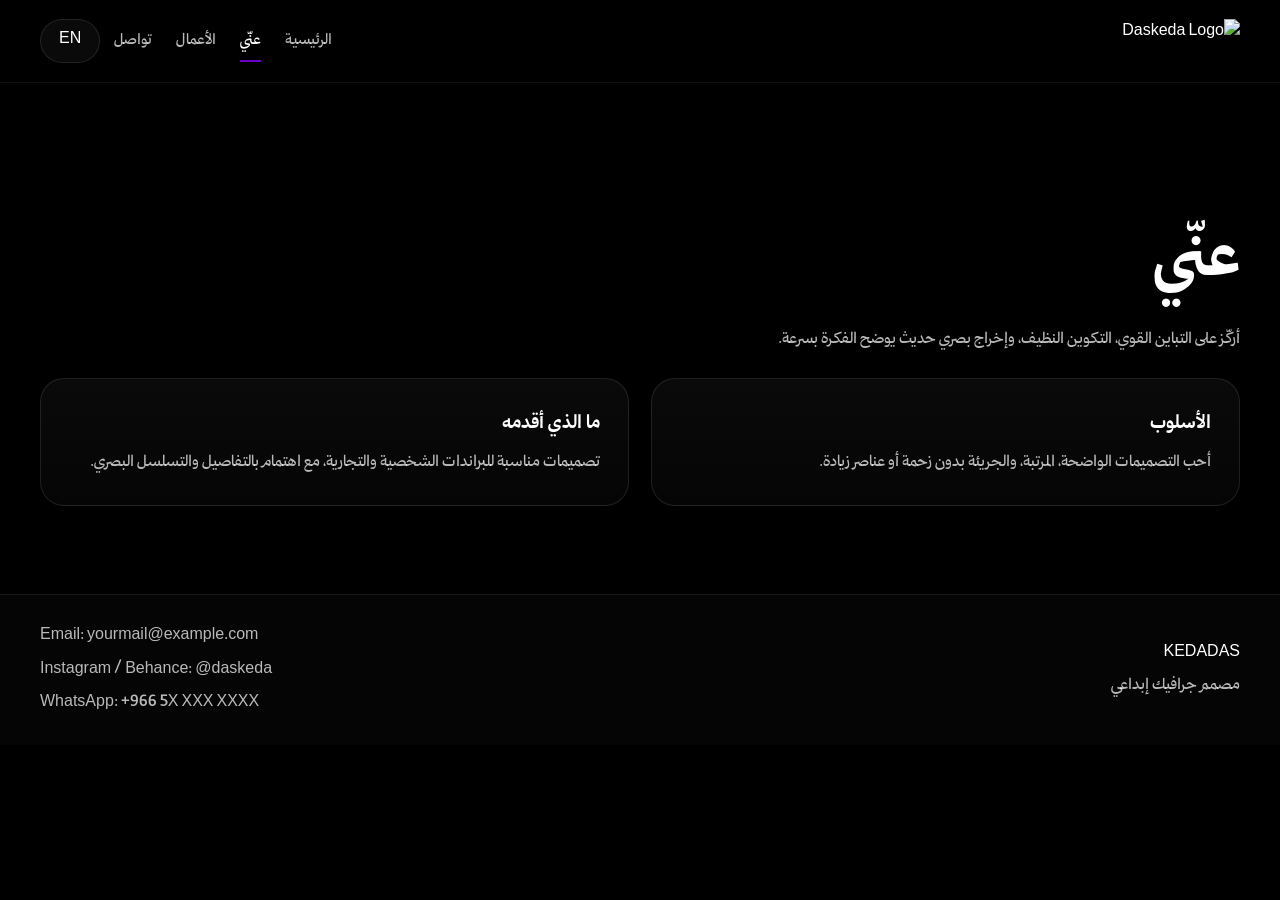
==== about.html @ 089b1f4b "Add files via upload" ====
<!DOCTYPE html>
<html lang="ar" dir="rtl">
<head>
  <meta charset="UTF-8" />
  <meta name="viewport" content="width=device-width, initial-scale=1.0" />
  <title>Daskeda | About</title>
  <link rel="stylesheet" href="style.css" />
</head>
<body>
  <header class="site-header">
    <div class="container header-inner">
      <a href="index.html" class="logo">
  <img src="images/logo.png" alt="Daskeda Logo">
</a>

      <div class="header-side">
        <nav class="nav">
          <a href="index.html" data-i18n="navHome">الرئيسية</a>
          <a href="about.html" class="active" data-i18n="navAbout">عنّي</a>
          <a href="work.html" data-i18n="navWork">الأعمال</a>
          <a href="contact.html" data-i18n="navContact">تواصل</a>
        </nav>

        <button class="lang-btn" id="langToggle">EN</button>
      </div>
    </div>
  </header>

  <main class="page-top-space">
    <section class="section section-dark">
      <div class="container">
        <div class="page-title">
          <h1 data-i18n="aboutTitle">عنّي</h1>
          <p data-i18n="aboutText">أركّز على التباين القوي، التكوين النظيف، وإخراج بصري حديث يوضح الفكرة بسرعة.</p>
        </div>

        <div class="grid-2">
          <div class="card">
            <h3 data-i18n="aboutCard1Title">الأسلوب</h3>
            <p data-i18n="aboutCard1Text">أحب التصميمات الواضحة، المرتبة، والجريئة بدون زحمة أو عناصر زيادة.</p>
          </div>

          <div class="card">
            <h3 data-i18n="aboutCard2Title">ما الذي أقدمه</h3>
            <p data-i18n="aboutCard2Text">تصميمات مناسبة للبراندات الشخصية والتجارية، مع اهتمام بالتفاصيل والتسلسل البصري.</p>
          </div>
        </div>
      </div>
    </section>
  </main>

  <footer class="site-footer">
    <div class="container footer-inner">
      <div>
        <div class="footer-logo">DAS<span>KEDA</span></div>
        <div class="footer-note" data-i18n="footerNote">مصمم جرافيك إبداعي</div>
      </div>

      <div class="footer-contact">
        <span>Email: yourmail@example.com</span>
        <span>Instagram / Behance: @daskeda</span>
        <span>WhatsApp: +966 5X XXX XXXX</span>
      </div>
    </div>
  </footer>

  <script src="script.js"></script>
</body>
</html>
---- style.css ----
@font-face {
  font-family: 'MyFont';
  src: url('fonts/MyFont-Regular.otf') format('opentype');
  font-weight: 400;
  font-style: normal;
}

@font-face {
  font-family: 'MyFont';
  src: url('fonts/MyFont-Bold.otf') format('opentype');
  font-weight: 700;
  font-style: normal;
}

@font-face {
  font-family: 'EnglishFont';
  src: url('fonts/EnglishFont-Regular.otf') format('opentype');
  font-weight: 400;
  font-style: normal;
}

@font-face {
  font-family: 'EnglishFont';
  src: url('fonts/EnglishFont-Bold.otf') format('opentype');
  font-weight: 700;
  font-style: normal;
}

* {
  margin: 0;
  padding: 0;
  box-sizing: border-box;
}

:root {
  --bg: #000000;
  --bg-soft: #0a0a0a;
  --card: #121212;
  --line: rgba(255, 255, 255, 0.10);
  --text: #ffffff;
  --muted: rgba(255, 255, 255, 0.72);
  --accent: #6c00c8;
  --container: 1200px;
  --radius: 24px;
}

html {
  scroll-behavior: smooth;
}

body {
  font-family: 'EnglishFont', Arial, Helvetica, sans-serif;
  font-synthesis: none;
  background: var(--bg);
  color: var(--text);
  line-height: 1.7;
}

html[lang="ar"] body {
  font-family: 'MyFont', Arial, Helvetica, sans-serif;
}

a,
button,
input,
textarea,
select {
  font: inherit;
}

a {
  color: inherit;
  text-decoration: none;
}

.container {
  width: min(100% - 48px, var(--container));
  margin: auto;
}

/* Header */
.site-header {
  position: fixed;
  top: 0;
  left: 0;
  width: 100%;
  z-index: 1000;
  background: rgba(0, 0, 0, 0.45);
  backdrop-filter: blur(14px);
  border-bottom: 1px solid rgba(255, 255, 255, 0.06);
}

.header-inner {
  min-height: 82px;
  display: flex;
  align-items: center;
  justify-content: space-between;
  gap: 20px;
}

.logo {
  display: flex;
  align-items: center;
}

.logo img {
  height: 44px;
  width: auto;
  display: block;
}

.header-side {
  display: flex;
  align-items: center;
  gap: 14px;
}

.nav {
  display: flex;
  align-items: center;
  gap: 24px;
  flex-wrap: wrap;
}

.nav a {
  color: var(--muted);
  font-size: 0.96rem;
  position: relative;
  transition: 0.25s ease;
}

.nav a:hover,
.nav a.active {
  color: var(--text);
}

.nav a::after {
  content: "";
  position: absolute;
  inset-inline-start: 0;
  bottom: -8px;
  width: 0;
  height: 2px;
  background: var(--accent);
  transition: 0.25s ease;
}

.nav a:hover::after,
.nav a.active::after {
  width: 100%;
}

.lang-btn {
  min-height: 44px;
  padding: 0 18px;
  border-radius: 999px;
  border: 1px solid var(--line);
  background: rgba(255, 255, 255, 0.04);
  color: var(--text);
  cursor: pointer;
  font-weight: 500;
  transition: 0.25s ease;
}

.lang-btn:hover {
  background: rgba(255, 255, 255, 0.08);
}

/* Hero */
.hero {
  min-height: 100vh;
  background:
    linear-gradient(rgba(0, 0, 0, 0.52), rgba(0, 0, 0, 0.70)),
    url("images/hero.jpg") center/cover no-repeat fixed;
  display: flex;
  align-items: center;
  justify-content: center;
  text-align: center;
  padding: 120px 24px 60px;
  position: relative;
}

.hero-content {
  width: min(100%, 950px);
}

.hero-title {
  font-size: clamp(2.6rem, 7vw, 5.8rem);
  line-height: 1;
  letter-spacing: -2px;
  margin-bottom: 18px;
  text-transform: uppercase;
  animation: fadeUp 1s ease forwards;
}

html[lang="ar"] .hero-title {
  letter-spacing: 0;
  text-transform: none;
}

.hero p {
  max-width: 760px;
  margin: 0 auto 28px;
  color: var(--muted);
  font-size: 1.08rem;
}

.hero-buttons {
  display: flex;
  gap: 14px;
  justify-content: center;
  flex-wrap: wrap;
}

.btn {
  display: inline-flex;
  align-items: center;
  justify-content: center;
  min-height: 48px;
  padding: 0 22px;
  border-radius: 999px;
  border: 1px solid var(--line);
  background: rgba(255, 255, 255, 0.04);
  color: var(--text);
  font-weight: 700;
  transition: 0.25s ease;
}

.btn:hover {
  background: rgba(255, 255, 255, 0.08);
}

.btn.primary {
  background: var(--accent);
  border-color: var(--accent);
}

.btn.primary:hover {
  opacity: 0.95;
}

.scroll-down {
  position: absolute;
  bottom: 30px;
  left: 50%;
  transform: translateX(-50%);
  font-size: 24px;
  opacity: 0.6;
  animation: bounce 1.5s infinite;
}

/* Content */
.content-wrap {
  position: relative;
  z-index: 2;
  background: var(--bg);
}

.section {
  padding: 88px 0;
}

.section-soft {
  background: var(--bg-soft);
}

.section-head {
  margin-bottom: 28px;
}

.section-head h2 {
  font-size: clamp(1.8rem, 4vw, 3rem);
  margin-bottom: 10px;
}

.section-head p {
  color: var(--muted);
  max-width: 760px;
}

.grid-2 {
  display: grid;
  grid-template-columns: 1fr 1fr;
  gap: 22px;
}

.grid-3 {
  display: grid;
  grid-template-columns: repeat(3, 1fr);
  gap: 22px;
}

.card {
  background: linear-gradient(180deg, rgba(255,255,255,0.04), rgba(255,255,255,0.02));
  border: 1px solid var(--line);
  border-radius: var(--radius);
  padding: 28px;
}

.card h3 {
  margin-bottom: 10px;
  font-size: 1.22rem;
}

.card p {
  color: var(--muted);
}

.card-number {
  width: 54px;
  height: 54px;
  display: flex;
  align-items: center;
  justify-content: center;
  border-radius: 16px;
  margin-bottom: 18px;
  background: rgba(108,0,200,0.18);
  border: 1px solid rgba(255,255,255,0.08);
  font-weight: 800;
}

.highlight-box {
  padding: 30px;
  border-radius: 28px;
  border: 1px solid var(--line);
  background:
    radial-gradient(circle at 85% 15%, rgba(108,0,200,0.16), transparent 18%),
    linear-gradient(180deg, rgba(255,255,255,0.04), rgba(255,255,255,0.02));
}

.highlight-box p {
  color: var(--muted);
}

/* Page title */
.page-top-space {
  padding-top: 120px;
}

.page-title {
  padding: 0 0 24px;
}

.page-title h1 {
  font-size: clamp(2.1rem, 5vw, 4rem);
  margin-bottom: 10px;
  text-transform: uppercase;
}

html[lang="ar"] .page-title h1 {
  text-transform: none;
}

.page-title p {
  color: var(--muted);
  max-width: 760px;
}

/* Work page */
.work-hero-head {
  margin-bottom: 36px;
}

.work-hero-head h1 {
  margin-bottom: 14px;
}

.work-hero-head p {
  max-width: 780px;
  color: var(--muted);
}

.work-grid-6 {
  display: grid;
  grid-template-columns: repeat(3, 1fr);
  gap: 22px;
}

.work-item {
  position: relative;
  overflow: hidden;
  border-radius: 24px;
  border: 1px solid var(--line);
  min-height: 380px;
  background: #111;
}

.work-item img {
  width: 100%;
  height: 100%;
  object-fit: cover;
  display: block;
  transition: transform 0.35s ease;
}

.work-item::after {
  content: "";
  position: absolute;
  inset: 0;
  background: linear-gradient(to top, rgba(0,0,0,0.88) 0%, rgba(0,0,0,0.35) 45%, rgba(0,0,0,0.05) 100%);
  pointer-events: none;
}

.work-overlay {
  position: absolute;
  right: 0;
  left: 0;
  bottom: 0;
  z-index: 2;
  padding: 22px;
}

.work-overlay h3 {
  margin-bottom: 8px;
  font-size: 1.2rem;
  color: #fff;
}

.work-overlay p {
  color: rgba(255,255,255,0.78);
  font-size: 0.95rem;
  line-height: 1.7;
}

.work-link {
  position: absolute;
  inset: 0;
  z-index: 3;
}

.work-arrow {
  position: absolute;
  top: 16px;
  left: 16px;
  width: 42px;
  height: 42px;
  border-radius: 50%;
  background: rgba(0,0,0,0.55);
  backdrop-filter: blur(6px);
  display: flex;
  align-items: center;
  justify-content: center;
  font-size: 18px;
  color: #fff;
  z-index: 4;
  transition: 0.3s ease;
  border: 1px solid rgba(255,255,255,0.1);
}

.work-arrow::before {
  content: "←";
}

body.ltr .work-arrow {
  left: auto;
  right: 16px;
}

body.ltr .work-arrow::before {
  content: "→";
}

.work-item:hover img {
  transform: scale(1.05);
}

.work-item:hover .work-arrow {
  background: var(--accent);
  transform: translateX(-4px);
}

body.ltr .work-item:hover .work-arrow {
  transform: translateX(4px);
}

/* Footer */
.site-footer {
  border-top: 1px solid rgba(255,255,255,0.08);
  background: rgba(255,255,255,0.02);
}

.footer-inner {
  min-height: 120px;
  display: flex;
  align-items: center;
  justify-content: space-between;
  gap: 20px;
  padding: 28px 0;
  flex-wrap: wrap;
}

.footer-logo {
  display: flex;
  align-items: center;
}

.footer-logo img {
  height: 40px;
  width: auto;
  display: block;
}

.footer-note {
  color: var(--muted);
  margin-top: 6px;
}

.footer-contact {
  display: grid;
  gap: 6px;
  text-align: end;
}

body.ltr .footer-contact {
  text-align: start;
}

.footer-contact span,
.footer-contact a {
  color: var(--muted);
}

/* Animations */
@keyframes fadeUp {
  from {
    opacity: 0;
    transform: translateY(30px);
  }
  to {
    opacity: 1;
    transform: translateY(0);
  }
}

@keyframes bounce {
  0%, 100% { transform: translate(-50%, 0); }
  50% { transform: translate(-50%, 10px); }
}

/* Responsive */
@media (max-width: 900px) {
  .grid-2,
  .grid-3 {
    grid-template-columns: 1fr;
  }

  .work-grid-6 {
    grid-template-columns: repeat(2, 1fr);
  }

  .hero {
    background-attachment: scroll;
  }
}

@media (max-width: 760px) {
  .header-inner {
    min-height: auto;
    padding: 14px 0;
    align-items: flex-start;
    flex-wrap: wrap;
  }

  .header-side {
    width: 100%;
    justify-content: space-between;
    flex-wrap: wrap;
  }

  .nav {
    width: 100%;
    gap: 14px;
  }

  .hero {
    padding-top: 140px;
  }

  .hero-buttons {
    flex-direction: column;
  }

  .footer-inner {
    align-items: flex-start;
  }

  .footer-contact {
    text-align: start;
  }
}

@media (max-width: 640px) {
  .work-grid-6 {
    grid-template-columns: 1fr;
  }

  .work-item {
    min-height: 320px;
  }
}
/* Hover Effect لكل السيكشن */
/* Hover للكروت بس */
.card,
.work-item{
  transition:.3s ease;
  border:1px solid var(--line);
}

/* لما تقف عليه */
.card:hover,
.work-item:hover{
  border-color:#9937e6;
  background:rgba(153,55,230,0.08);

  box-shadow:
    0 0 0 1px rgba(153,55,230,0.3),
    0 10px 40px rgba(153,55,230,0.2);

  transform:translateY(-4px);
}

.section-exp{
  background: linear-gradient(135deg, #3a006c 0%, #6c00c8 45%, #9937e6 100%);
  position: relative;
  overflow: hidden;
}

.section-exp::before{
  content: "";
  position: absolute;
  inset: 0;
  background:
    radial-gradient(circle at 15% 20%, rgba(255,255,255,0.12), transparent 22%),
    radial-gradient(circle at 85% 80%, rgba(255,255,255,0.08), transparent 18%);
  pointer-events: none;
}

.section-exp .container{
  position: relative;
  z-index: 1;
}

.section-exp .section-head h2,
.section-exp .section-head p,
.section-exp .card h3,
.section-exp .card p{
  color: #ffffff;
}

.section-exp .section-head p,
.section-exp .card p{
  color: rgba(255,255,255,0.88);
}

.section-exp .card{
  background: rgba(0,0,0,0.18);
  border: 1px solid rgba(255,255,255,0.16);
  backdrop-filter: blur(6px);
}

.section-exp .card:hover{
  border-color: rgba(255,255,255,0.32);
  background: rgba(0,0,0,0.24);
  box-shadow:
    0 0 0 1px rgba(255,255,255,0.08),
    0 10px 40px rgba(0,0,0,0.22);
  transform: translateY(-4px);
}

.card-number i{
  font-size: 20px;
  line-height: 1;
}
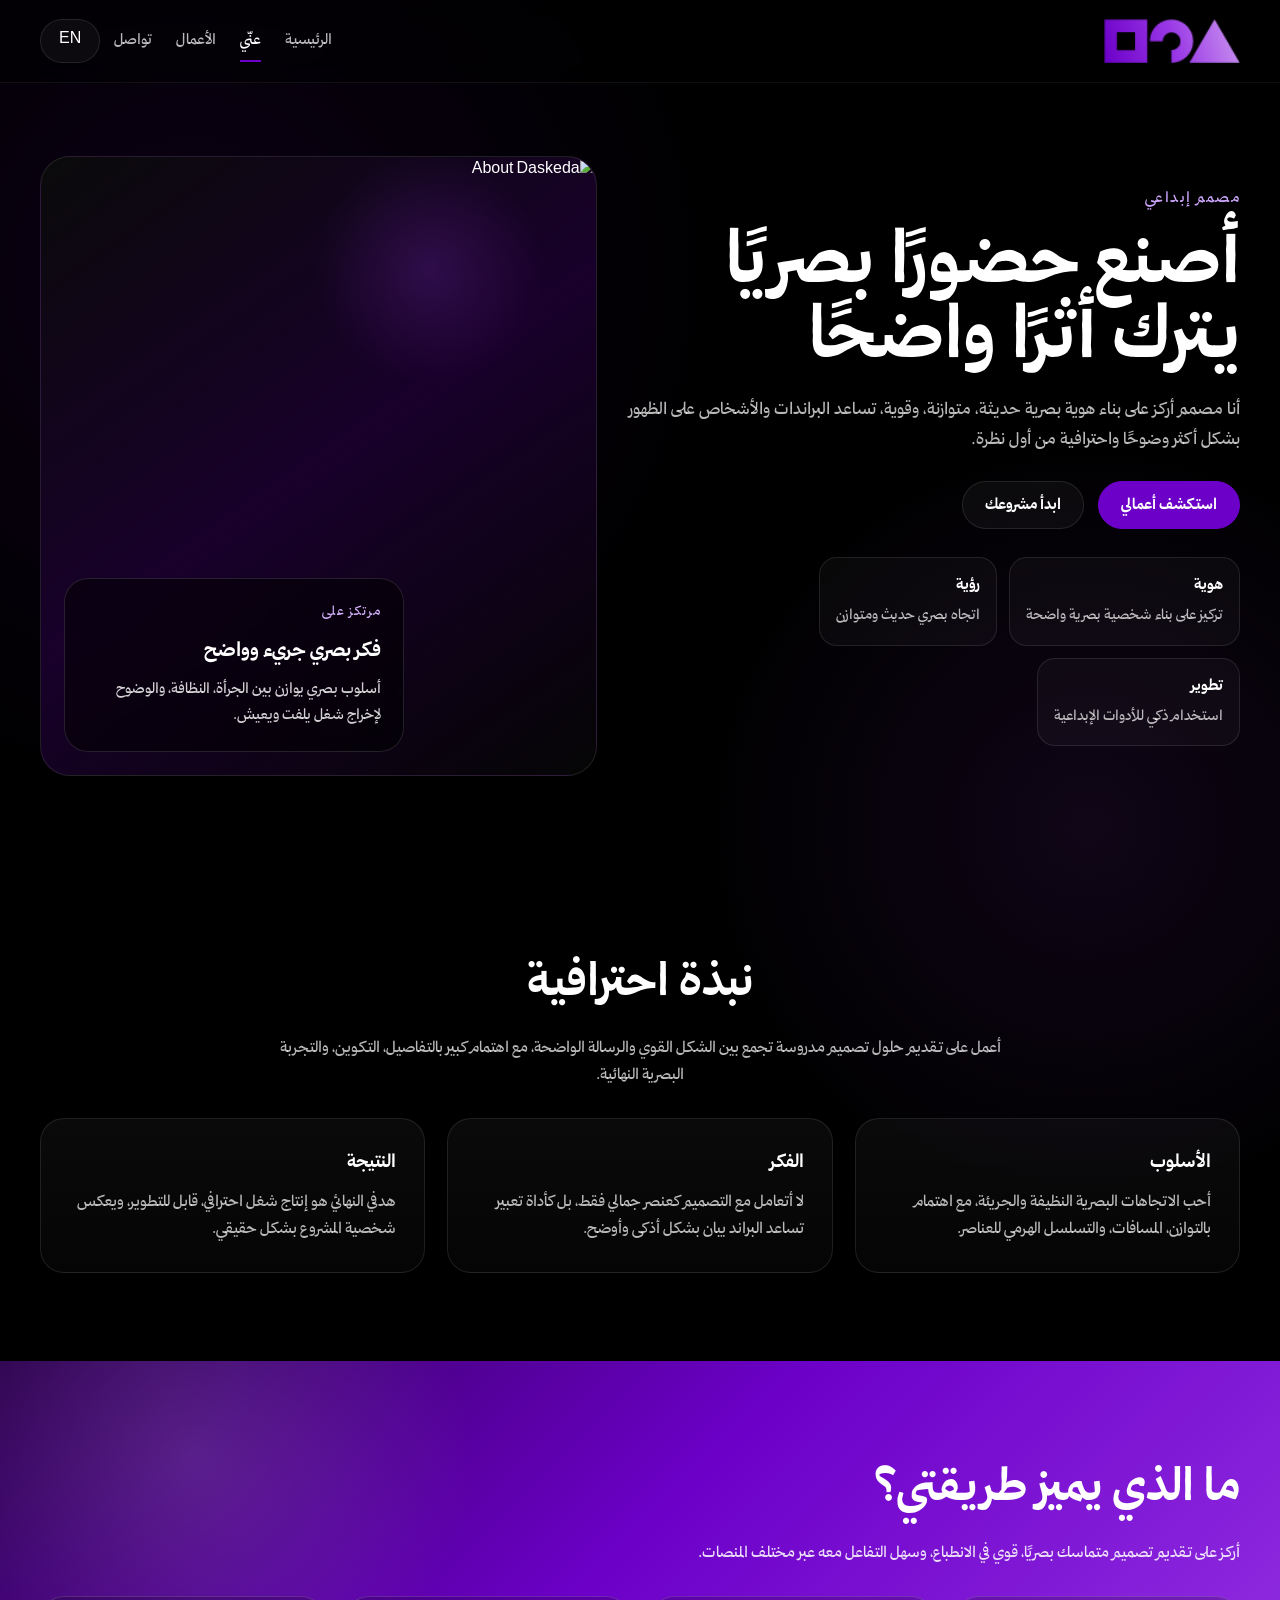
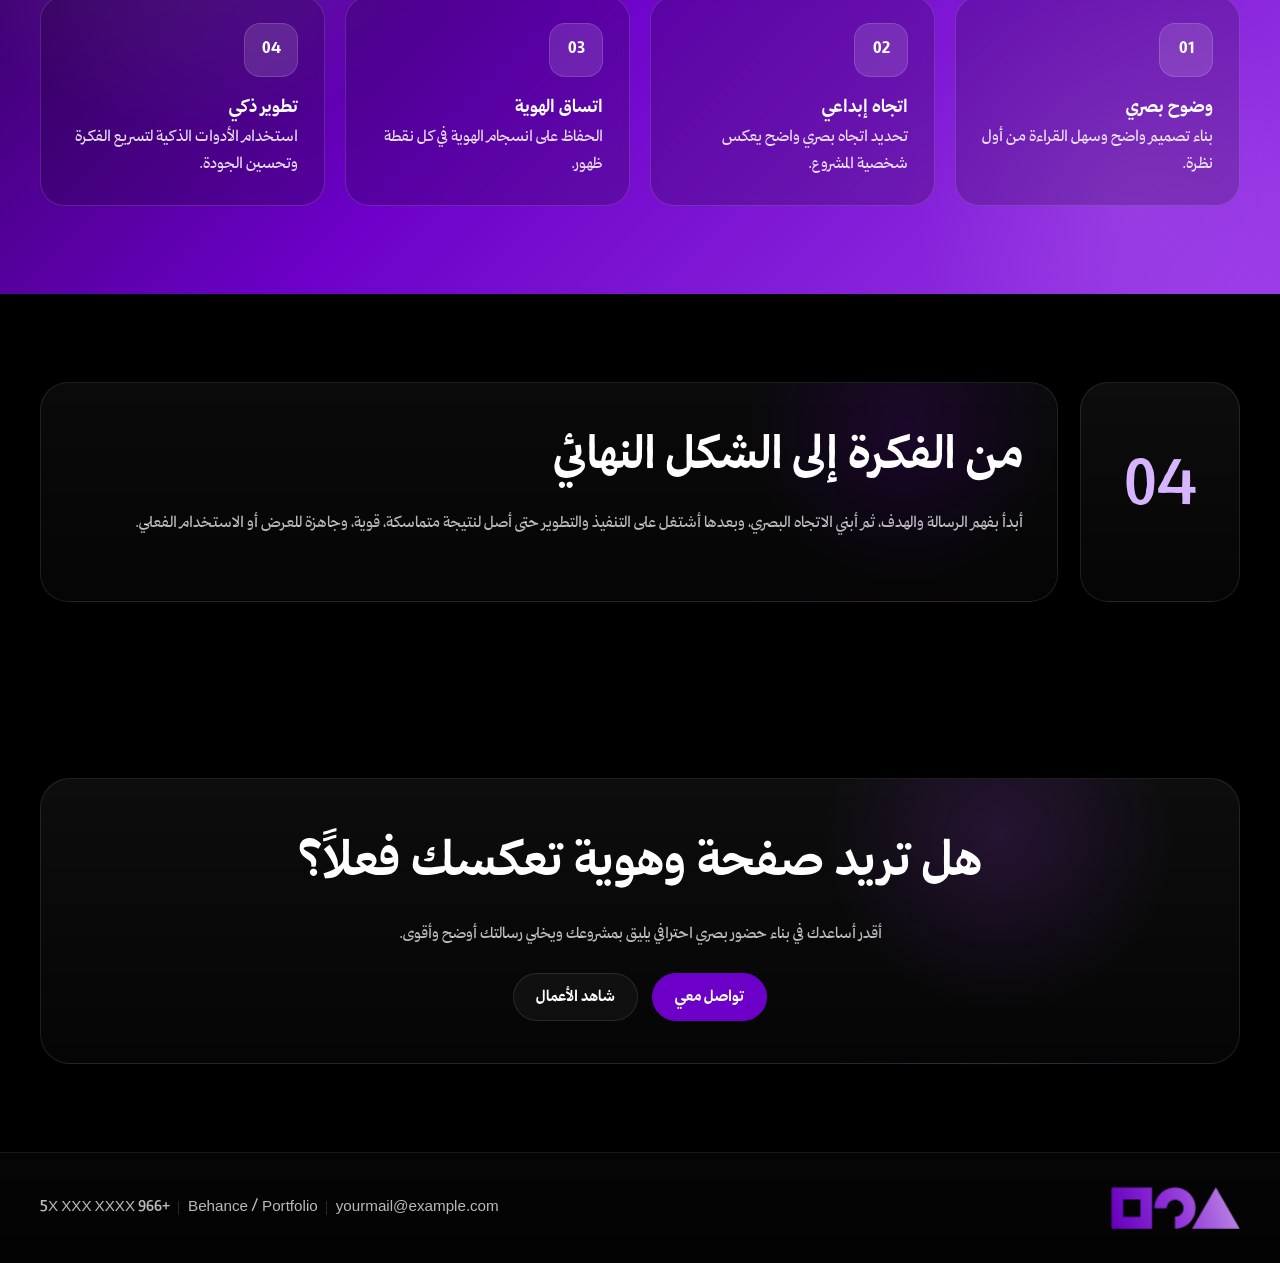
==== commit 6fdc3f4c: "Add files via upload" ====
--- a/about.html
+++ b/about.html
@@ -10,8 +10,8 @@
   <header class="site-header">
     <div class="container header-inner">
       <a href="index.html" class="logo">
-  <img src="images/logo.png" alt="Daskeda Logo">
-</a>
+        <img src="images/logo.png" alt="Daskeda Logo">
+      </a>
 
       <div class="header-side">
         <nav class="nav">
@@ -26,23 +26,169 @@
     </div>
   </header>
 
-  <main class="page-top-space">
-    <section class="section section-dark">
+  <main class="page-top-space about-page">
+    <section class="about-hero">
+      <div class="container about-hero-grid">
+        <div class="about-copy">
+          <span class="about-kicker" data-i18n="aboutKicker">مصمم إبداعي</span>
+
+          <h1 class="about-main-title" data-i18n="aboutMainTitle">
+            أصنع حضورًا بصريًا
+            <br>
+            يترك أثرًا واضحًا
+          </h1>
+
+          <p class="about-main-text" data-i18n="aboutMainText">
+            أنا مصمم أركز على بناء هوية بصرية حديثة، متوازنة، وقوية، تساعد البراندات والأشخاص
+            على الظهور بشكل أكثر وضوحًا واحترافية من أول نظرة.
+          </p>
+
+          <div class="about-hero-actions">
+            <a href="work.html" class="btn primary" data-i18n="aboutBtn1">استكشف أعمالي</a>
+            <a href="contact.html" class="btn" data-i18n="aboutBtn2">ابدأ مشروعك</a>
+          </div>
+
+          <div class="about-mini-stats">
+            <div class="mini-stat">
+              <strong>هوية</strong>
+              <span data-i18n="aboutMini1">تركيز على بناء شخصية بصرية واضحة</span>
+            </div>
+
+            <div class="mini-stat">
+              <strong>رؤية</strong>
+              <span data-i18n="aboutMini2">اتجاه بصري حديث ومتوازن</span>
+            </div>
+
+            <div class="mini-stat">
+              <strong>تطوير</strong>
+              <span data-i18n="aboutMini3">استخدام ذكي للأدوات الإبداعية</span>
+            </div>
+          </div>
+        </div>
+
+        <div class="about-visual-card">
+          <div class="about-image-wrap">
+            <img src="images/about-me.jpg" alt="About Daskeda">
+          </div>
+
+          <div class="about-floating-box">
+            <small data-i18n="aboutFloatLabel">مرتكز على</small>
+            <strong data-i18n="aboutFloatTitle">فكر بصري جريء وواضح</strong>
+            <p data-i18n="aboutFloatText">
+              أسلوب بصري يوازن بين الجرأة، النظافة، والوضوح لإخراج شغل يلفت ويعيش.
+            </p>
+          </div>
+        </div>
+      </div>
+    </section>
+
+    <section class="section about-story-section">
       <div class="container">
-        <div class="page-title">
-          <h1 data-i18n="aboutTitle">عنّي</h1>
-          <p data-i18n="aboutText">أركّز على التباين القوي، التكوين النظيف، وإخراج بصري حديث يوضح الفكرة بسرعة.</p>
-        </div>
-
-        <div class="grid-2">
-          <div class="card">
-            <h3 data-i18n="aboutCard1Title">الأسلوب</h3>
-            <p data-i18n="aboutCard1Text">أحب التصميمات الواضحة، المرتبة، والجريئة بدون زحمة أو عناصر زيادة.</p>
-          </div>
-
-          <div class="card">
-            <h3 data-i18n="aboutCard2Title">ما الذي أقدمه</h3>
-            <p data-i18n="aboutCard2Text">تصميمات مناسبة للبراندات الشخصية والتجارية، مع اهتمام بالتفاصيل والتسلسل البصري.</p>
+        <div class="section-head about-head-center">
+          <h2 data-i18n="aboutStoryTitle">نبذة احترافية</h2>
+          <p data-i18n="aboutStoryText">
+            أعمل على تقديم حلول تصميم مدروسة تجمع بين الشكل القوي والرسالة الواضحة، مع اهتمام كبير
+            بالتفاصيل، التكوين، والتجربة البصرية النهائية.
+          </p>
+        </div>
+
+        <div class="about-story-grid">
+          <div class="about-story-card">
+            <h3 data-i18n="aboutStoryCard1Title">الأسلوب</h3>
+            <p data-i18n="aboutStoryCard1Text">
+              أحب الاتجاهات البصرية النظيفة والجريئة، مع اهتمام بالتوازن، المسافات، والتسلسل الهرمي للعناصر.
+            </p>
+          </div>
+
+          <div class="about-story-card">
+            <h3 data-i18n="aboutStoryCard2Title">الفكر</h3>
+            <p data-i18n="aboutStoryCard2Text">
+              لا أتعامل مع التصميم كعنصر جمالي فقط، بل كأداة تعبير تساعد البراند يبان بشكل أذكى وأوضح.
+            </p>
+          </div>
+
+          <div class="about-story-card">
+            <h3 data-i18n="aboutStoryCard3Title">النتيجة</h3>
+            <p data-i18n="aboutStoryCard3Text">
+              هدفي النهائي هو إنتاج شغل احترافي، قابل للتطوير، ويعكس شخصية المشروع بشكل حقيقي.
+            </p>
+          </div>
+        </div>
+      </div>
+    </section>
+
+    <section class="section about-strengths-section">
+      <div class="container">
+        <div class="section-head">
+          <h2 data-i18n="aboutStrengthsTitle">ما الذي يميز طريقتي؟</h2>
+          <p data-i18n="aboutStrengthsText">
+            أركز على تقديم تصميم متماسك بصريًا، قوي في الانطباع، وسهل التفاعل معه عبر مختلف المنصات.
+          </p>
+        </div>
+
+        <div class="about-strengths-grid">
+          <div class="about-strength-card">
+            <div class="about-strength-icon">01</div>
+            <h3 data-i18n="aboutStrength1Title">وضوح بصري</h3>
+            <p data-i18n="aboutStrength1Text">
+              بناء تصميم واضح وسهل القراءة من أول نظرة.
+            </p>
+          </div>
+
+          <div class="about-strength-card">
+            <div class="about-strength-icon">02</div>
+            <h3 data-i18n="aboutStrength2Title">اتجاه إبداعي</h3>
+            <p data-i18n="aboutStrength2Text">
+              تحديد اتجاه بصري واضح يعكس شخصية المشروع.
+            </p>
+          </div>
+
+          <div class="about-strength-card">
+            <div class="about-strength-icon">03</div>
+            <h3 data-i18n="aboutStrength3Title">اتساق الهوية</h3>
+            <p data-i18n="aboutStrength3Text">
+              الحفاظ على انسجام الهوية في كل نقطة ظهور.
+            </p>
+          </div>
+
+          <div class="about-strength-card">
+            <div class="about-strength-icon">04</div>
+            <h3 data-i18n="aboutStrength4Title">تطوير ذكي</h3>
+            <p data-i18n="aboutStrength4Text">
+              استخدام الأدوات الذكية لتسريع الفكرة وتحسين الجودة.
+            </p>
+          </div>
+        </div>
+      </div>
+    </section>
+
+    <section class="section about-band-section">
+      <div class="container about-band">
+        <div class="about-band-number">
+          <span>04</span>
+        </div>
+
+        <div class="about-band-content">
+          <h2 data-i18n="aboutBandTitle">من الفكرة إلى الشكل النهائي</h2>
+          <p data-i18n="aboutBandText">
+            أبدأ بفهم الرسالة والهدف، ثم أبني الاتجاه البصري، وبعدها أشتغل على التنفيذ والتطوير حتى أصل لنتيجة
+            متماسكة، قوية، وجاهزة للعرض أو الاستخدام الفعلي.
+          </p>
+        </div>
+      </div>
+    </section>
+
+    <section class="section about-cta-section">
+      <div class="container">
+        <div class="about-cta-box">
+          <h2 data-i18n="aboutCtaTitle">هل تريد صفحة وهوية تعكسك فعلاً؟</h2>
+          <p data-i18n="aboutCtaText">
+            أقدر أساعدك في بناء حضور بصري احترافي يليق بمشروعك ويخلي رسالتك أوضح وأقوى.
+          </p>
+
+          <div class="about-cta-actions">
+            <a href="contact.html" class="btn primary" data-i18n="aboutCtaBtn1">تواصل معي</a>
+            <a href="work.html" class="btn" data-i18n="aboutCtaBtn2">شاهد الأعمال</a>
           </div>
         </div>
       </div>
@@ -51,15 +197,14 @@
 
   <footer class="site-footer">
     <div class="container footer-inner">
-      <div>
-        <div class="footer-logo">DAS<span>KEDA</span></div>
-        <div class="footer-note" data-i18n="footerNote">مصمم جرافيك إبداعي</div>
-      </div>
+      <a href="index.html" class="footer-brand">
+        <img src="images/logo.png" alt="Daskeda Logo">
+      </a>
 
       <div class="footer-contact">
-        <span>Email: yourmail@example.com</span>
-        <span>Instagram / Behance: @daskeda</span>
-        <span>WhatsApp: +966 5X XXX XXXX</span>
+        <a href="mailto:yourmail@example.com">yourmail@example.com</a>
+        <a href="https://www.behance.net/" target="_blank" rel="noopener">Behance / Portfolio</a>
+        <a href="https://wa.me/966000000000" target="_blank" rel="noopener">+966 5X XXX XXXX</a>
       </div>
     </div>
   </footer>
--- a/style.css
+++ b/style.css
@@ -40,6 +40,7 @@
   --text: #ffffff;
   --muted: rgba(255, 255, 255, 0.72);
   --accent: #6c00c8;
+  --hover-accent: #9937e6;
   --container: 1200px;
   --radius: 24px;
 }
@@ -164,6 +165,10 @@
 
 .lang-btn:hover {
   background: rgba(255, 255, 255, 0.08);
+}
+
+.nav a:hover {
+  color: #9937e6;
 }
 
 /* Hero */
@@ -295,6 +300,7 @@
   border: 1px solid var(--line);
   border-radius: var(--radius);
   padding: 28px;
+  transition: 0.3s ease;
 }
 
 .card h3 {
@@ -314,9 +320,26 @@
   justify-content: center;
   border-radius: 16px;
   margin-bottom: 18px;
-  background: rgba(108,0,200,0.18);
-  border: 1px solid rgba(255,255,255,0.08);
+  background: linear-gradient(135deg, #6c00c8, #9937e6);
+  border: 1px solid rgba(255,255,255,0.10);
+  color: #ffffff;
   font-weight: 800;
+  box-shadow:
+    0 6px 20px rgba(108,0,200,0.35),
+    inset 0 0 12px rgba(255,255,255,0.12);
+  transition: 0.3s ease;
+}
+
+.card-number i {
+  font-size: 20px;
+  line-height: 1;
+}
+
+.card:hover .card-number {
+  transform: scale(1.06);
+  box-shadow:
+    0 10px 30px rgba(153,55,230,0.40),
+    inset 0 0 14px rgba(255,255,255,0.16);
 }
 
 .highlight-box {
@@ -383,6 +406,7 @@
   border: 1px solid var(--line);
   min-height: 380px;
   background: #111;
+  transition: 0.3s ease;
 }
 
 .work-item img {
@@ -444,7 +468,7 @@
   color: #fff;
   z-index: 4;
   transition: 0.3s ease;
-  border: 1px solid rgba(255,255,255,0.1);
+  border: 1px solid rgba(255,255,255,0.10);
 }
 
 .work-arrow::before {
@@ -460,6 +484,102 @@
   content: "→";
 }
 
+/* Footer */
+.site-footer {
+  border-top: 1px solid rgba(255,255,255,0.08);
+  background: linear-gradient(180deg, rgba(255,255,255,0.02), rgba(255,255,255,0.01));
+  backdrop-filter: blur(10px);
+}
+
+.footer-inner {
+  min-height: 110px;
+  display: flex;
+  align-items: center;
+  justify-content: space-between;
+  gap: 24px;
+  padding: 26px 0;
+  flex-wrap: wrap;
+}
+
+.footer-brand {
+  display: flex;
+  align-items: center;
+  opacity: 0.95;
+  transition: 0.25s ease;
+}
+
+.footer-brand:hover {
+  opacity: 1;
+  transform: translateY(-1px);
+}
+
+.footer-brand img {
+  height: 42px;
+  width: auto;
+  display: block;
+}
+
+.footer-contact {
+  display: flex;
+  align-items: center;
+  gap: 18px;
+  flex-wrap: wrap;
+}
+
+.footer-contact a {
+  color: rgba(255,255,255,0.72);
+  font-size: 0.95rem;
+  transition: 0.25s ease;
+  position: relative;
+}
+
+.footer-contact a:hover {
+  color: #ffffff;
+}
+
+.footer-contact a:not(:last-child)::after {
+  content: "";
+  position: absolute;
+  inset-inline-end: -10px;
+  top: 50%;
+  width: 1px;
+  height: 14px;
+  background: rgba(255,255,255,0.14);
+  transform: translateY(-50%);
+}
+
+@media (max-width: 760px) {
+  .footer-inner {
+    align-items: flex-start;
+    flex-direction: column;
+  }
+
+  .footer-contact {
+    flex-direction: column;
+    align-items: flex-start;
+    gap: 10px;
+  }
+
+  .footer-contact a:not(:last-child)::after {
+    display: none;
+  }
+}
+
+.footer-contact a:hover {
+  color: #9937e6;
+}
+
+/* Hover on cards only */
+.card:hover,
+.work-item:hover {
+  border-color: var(--hover-accent);
+  background: rgba(153,55,230,0.08);
+  box-shadow:
+    0 0 0 1px rgba(153,55,230,0.30),
+    0 10px 40px rgba(153,55,230,0.20);
+  transform: translateY(-4px);
+}
+
 .work-item:hover img {
   transform: scale(1.05);
 }
@@ -473,159 +593,14 @@
   transform: translateX(4px);
 }
 
-/* Footer */
-.site-footer {
-  border-top: 1px solid rgba(255,255,255,0.08);
-  background: rgba(255,255,255,0.02);
-}
-
-.footer-inner {
-  min-height: 120px;
-  display: flex;
-  align-items: center;
-  justify-content: space-between;
-  gap: 20px;
-  padding: 28px 0;
-  flex-wrap: wrap;
-}
-
-.footer-logo {
-  display: flex;
-  align-items: center;
-}
-
-.footer-logo img {
-  height: 40px;
-  width: auto;
-  display: block;
-}
-
-.footer-note {
-  color: var(--muted);
-  margin-top: 6px;
-}
-
-.footer-contact {
-  display: grid;
-  gap: 6px;
-  text-align: end;
-}
-
-body.ltr .footer-contact {
-  text-align: start;
-}
-
-.footer-contact span,
-.footer-contact a {
-  color: var(--muted);
-}
-
-/* Animations */
-@keyframes fadeUp {
-  from {
-    opacity: 0;
-    transform: translateY(30px);
-  }
-  to {
-    opacity: 1;
-    transform: translateY(0);
-  }
-}
-
-@keyframes bounce {
-  0%, 100% { transform: translate(-50%, 0); }
-  50% { transform: translate(-50%, 10px); }
-}
-
-/* Responsive */
-@media (max-width: 900px) {
-  .grid-2,
-  .grid-3 {
-    grid-template-columns: 1fr;
-  }
-
-  .work-grid-6 {
-    grid-template-columns: repeat(2, 1fr);
-  }
-
-  .hero {
-    background-attachment: scroll;
-  }
-}
-
-@media (max-width: 760px) {
-  .header-inner {
-    min-height: auto;
-    padding: 14px 0;
-    align-items: flex-start;
-    flex-wrap: wrap;
-  }
-
-  .header-side {
-    width: 100%;
-    justify-content: space-between;
-    flex-wrap: wrap;
-  }
-
-  .nav {
-    width: 100%;
-    gap: 14px;
-  }
-
-  .hero {
-    padding-top: 140px;
-  }
-
-  .hero-buttons {
-    flex-direction: column;
-  }
-
-  .footer-inner {
-    align-items: flex-start;
-  }
-
-  .footer-contact {
-    text-align: start;
-  }
-}
-
-@media (max-width: 640px) {
-  .work-grid-6 {
-    grid-template-columns: 1fr;
-  }
-
-  .work-item {
-    min-height: 320px;
-  }
-}
-/* Hover Effect لكل السيكشن */
-/* Hover للكروت بس */
-.card,
-.work-item{
-  transition:.3s ease;
-  border:1px solid var(--line);
-}
-
-/* لما تقف عليه */
-.card:hover,
-.work-item:hover{
-  border-color:#9937e6;
-  background:rgba(153,55,230,0.08);
-
-  box-shadow:
-    0 0 0 1px rgba(153,55,230,0.3),
-    0 10px 40px rgba(153,55,230,0.2);
-
-  transform:translateY(-4px);
-}
-
-.section-exp{
+/* Experience section gradient */
+.section-exp {
   background: linear-gradient(135deg, #3a006c 0%, #6c00c8 45%, #9937e6 100%);
   position: relative;
   overflow: hidden;
 }
 
-.section-exp::before{
+.section-exp::before {
   content: "";
   position: absolute;
   inset: 0;
@@ -635,7 +610,7 @@
   pointer-events: none;
 }
 
-.section-exp .container{
+.section-exp .container {
   position: relative;
   z-index: 1;
 }
@@ -643,22 +618,22 @@
 .section-exp .section-head h2,
 .section-exp .section-head p,
 .section-exp .card h3,
-.section-exp .card p{
+.section-exp .card p {
   color: #ffffff;
 }
 
 .section-exp .section-head p,
-.section-exp .card p{
+.section-exp .card p {
   color: rgba(255,255,255,0.88);
 }
 
-.section-exp .card{
+.section-exp .card {
   background: rgba(0,0,0,0.18);
   border: 1px solid rgba(255,255,255,0.16);
   backdrop-filter: blur(6px);
 }
 
-.section-exp .card:hover{
+.section-exp .card:hover {
   border-color: rgba(255,255,255,0.32);
   background: rgba(0,0,0,0.24);
   box-shadow:
@@ -667,7 +642,471 @@
   transform: translateY(-4px);
 }
 
-.card-number i{
-  font-size: 20px;
-  line-height: 1;
+/* Animations */
+@keyframes fadeUp {
+  from {
+    opacity: 0;
+    transform: translateY(30px);
+  }
+  to {
+    opacity: 1;
+    transform: translateY(0);
+  }
+}
+
+@keyframes bounce {
+  0%, 100% {
+    transform: translate(-50%, 0);
+  }
+  50% {
+    transform: translate(-50%, 10px);
+  }
+}
+
+/* Responsive */
+@media (max-width: 900px) {
+  .grid-2,
+  .grid-3 {
+    grid-template-columns: 1fr;
+  }
+
+  .work-grid-6 {
+    grid-template-columns: repeat(2, 1fr);
+  }
+
+  .hero {
+    background-attachment: scroll;
+  }
+}
+
+@media (max-width: 760px) {
+  .header-inner {
+    min-height: auto;
+    padding: 14px 0;
+    align-items: flex-start;
+    flex-wrap: wrap;
+  }
+
+  .header-side {
+    width: 100%;
+    justify-content: space-between;
+    flex-wrap: wrap;
+  }
+
+  .nav {
+    width: 100%;
+    gap: 14px;
+  }
+
+  .hero {
+    padding-top: 140px;
+  }
+
+  .hero-buttons {
+    flex-direction: column;
+  }
+
+  .footer-inner {
+    align-items: flex-start;
+    flex-direction: column;
+  }
+
+  .footer-contact {
+    flex-direction: column;
+    align-items: flex-start;
+    gap: 10px;
+  }
+
+  .footer-contact > *:not(:last-child)::after {
+    display: none;
+  }
+}
+
+@media (max-width: 640px) {
+  .work-grid-6 {
+    grid-template-columns: 1fr;
+  }
+
+  .work-item {
+    min-height: 320px;
+  }
+}
+
+body {
+  user-select: none;
+  -webkit-user-select: none;
+}
+
+.about-page{
+  background:
+    radial-gradient(circle at 15% 10%, rgba(108,0,200,0.10), transparent 20%),
+    radial-gradient(circle at 85% 30%, rgba(153,55,230,0.10), transparent 18%),
+    var(--bg);
+}
+
+.about-hero{
+  padding: 36px 0 80px;
+}
+
+.about-hero-grid{
+  display:grid;
+  grid-template-columns: 1.05fr 0.95fr;
+  gap: 28px;
+  align-items: center;
+}
+
+.about-kicker{
+  display:inline-block;
+  margin-bottom:16px;
+  color:#cfa7ff;
+  font-size:.95rem;
+  letter-spacing:1.5px;
+  text-transform:uppercase;
+}
+
+.about-main-title{
+  font-size: clamp(2.5rem, 6vw, 5.2rem);
+  line-height: 0.98;
+  margin-bottom: 18px;
+  letter-spacing: -2px;
+}
+
+html[lang="ar"] .about-main-title{
+  letter-spacing: 0;
+}
+
+.about-main-text{
+  max-width: 650px;
+  color: var(--muted);
+  font-size: 1.08rem;
+  margin-bottom: 26px;
+}
+
+.about-hero-actions{
+  display:flex;
+  gap:14px;
+  flex-wrap:wrap;
+  margin-bottom: 28px;
+}
+
+.about-mini-stats{
+  display:flex;
+  flex-wrap:wrap;
+  gap:12px;
+}
+
+.mini-stat{
+  min-width: 150px;
+  padding: 14px 16px;
+  border-radius: 18px;
+  border:1px solid rgba(255,255,255,0.10);
+  background: rgba(255,255,255,0.03);
+}
+
+.mini-stat strong{
+  display:block;
+  font-size:1rem;
+  margin-bottom: 4px;
+}
+
+.mini-stat span{
+  color: var(--muted);
+  font-size:.92rem;
+}
+
+.about-visual-card{
+  position:relative;
+}
+
+.about-image-wrap{
+  position:relative;
+  overflow:hidden;
+  border-radius: 30px;
+  border:1px solid rgba(255,255,255,0.10);
+  background: linear-gradient(145deg, #0a0a0a, #18002a 50%, #050505);
+  min-height: 620px;
+}
+
+.about-image-wrap::before{
+  content:"";
+  position:absolute;
+  inset:0;
+  background:
+    radial-gradient(circle at 70% 18%, rgba(153,55,230,0.20), transparent 18%);
+  pointer-events:none;
+  z-index:1;
+}
+
+.about-image-wrap img{
+  width:100%;
+  height:100%;
+  object-fit:cover;
+  display:block;
+}
+
+.about-floating-box{
+  position:absolute;
+  left:24px;
+  bottom:24px;
+  z-index:2;
+  width:min(340px, calc(100% - 48px));
+  padding:22px;
+  border-radius:24px;
+  background:rgba(0,0,0,0.52);
+  border:1px solid rgba(255,255,255,0.12);
+  backdrop-filter: blur(16px);
+}
+
+body.ltr .about-floating-box{
+  left:auto;
+  right:24px;
+}
+
+.about-floating-box small{
+  display:block;
+  color:#d6b4ff;
+  margin-bottom:10px;
+  text-transform:uppercase;
+  letter-spacing:1.2px;
+}
+
+.about-floating-box strong{
+  display:block;
+  font-size:1.3rem;
+  margin-bottom:8px;
+}
+
+.about-floating-box p{
+  color:rgba(255,255,255,0.82);
+  line-height:1.7;
+  font-size:.95rem;
+}
+
+.about-head-center{
+  text-align:center;
+}
+
+.about-head-center p{
+  margin-inline:auto;
+}
+
+.about-story-grid{
+  display:grid;
+  grid-template-columns: repeat(3, 1fr);
+  gap:22px;
+}
+
+.about-story-card{
+  padding:28px;
+  border-radius:24px;
+  border:1px solid rgba(255,255,255,0.10);
+  background:linear-gradient(180deg, rgba(255,255,255,0.04), rgba(255,255,255,0.02));
+  transition:.3s ease;
+}
+
+.about-story-card:hover{
+  transform:translateY(-4px);
+  border-color:#9937e6;
+  box-shadow:
+    0 0 0 1px rgba(153,55,230,0.24),
+    0 12px 42px rgba(153,55,230,0.16);
+}
+
+.about-story-card h3{
+  margin-bottom:10px;
+  font-size:1.2rem;
+}
+
+.about-story-card p{
+  color:var(--muted);
+}
+
+.about-strengths-section{
+  background:
+    linear-gradient(135deg, #2c004f 0%, #6c00c8 45%, #9a39e8 100%);
+  position:relative;
+  overflow:hidden;
+}
+
+.about-strengths-section::before{
+  content:"";
+  position:absolute;
+  inset:0;
+  background:
+    radial-gradient(circle at 15% 18%, rgba(255,255,255,0.12), transparent 24%),
+    radial-gradient(circle at 88% 82%, rgba(255,255,255,0.08), transparent 18%);
+  pointer-events:none;
+}
+
+.about-strengths-section .container{
+  position:relative;
+  z-index:1;
+}
+
+.about-strengths-section .section-head h2,
+.about-strengths-section .section-head p,
+.about-strength-card h3,
+.about-strength-card p{
+  color:#fff;
+}
+
+.about-strengths-section .section-head p,
+.about-strength-card p{
+  color:rgba(255,255,255,0.86);
+}
+
+.about-strengths-grid{
+  display:grid;
+  grid-template-columns: repeat(4, 1fr);
+  gap:20px;
+}
+
+.about-strength-card{
+  padding:26px;
+  border-radius:24px;
+  background:rgba(0,0,0,0.18);
+  border:1px solid rgba(255,255,255,0.14);
+  backdrop-filter:blur(6px);
+  transition:.3s ease;
+}
+
+.about-strength-card:hover{
+  transform:translateY(-4px);
+  background:rgba(0,0,0,0.24);
+}
+
+.about-strength-icon{
+  width:54px;
+  height:54px;
+  border-radius:16px;
+  display:flex;
+  align-items:center;
+  justify-content:center;
+  margin-bottom:16px;
+  background:rgba(255,255,255,0.12);
+  border:1px solid rgba(255,255,255,0.14);
+  font-weight:700;
+}
+
+.about-band-section{
+  background: transparent;
+}
+
+.about-band{
+  display:grid;
+  grid-template-columns: 160px 1fr;
+  gap:22px;
+  align-items:stretch;
+}
+
+.about-band-number{
+  border-radius:28px;
+  border:1px solid rgba(255,255,255,0.10);
+  background:linear-gradient(180deg, rgba(255,255,255,0.05), rgba(255,255,255,0.02));
+  display:flex;
+  align-items:center;
+  justify-content:center;
+  min-height:220px;
+}
+
+.about-band-number span{
+  font-size:4rem;
+  color:#d6b4ff;
+  line-height:1;
+}
+
+.about-band-content{
+  padding:34px;
+  border-radius:28px;
+  border:1px solid rgba(255,255,255,0.10);
+  background:
+    radial-gradient(circle at 85% 20%, rgba(108,0,200,0.18), transparent 18%),
+    linear-gradient(180deg, rgba(255,255,255,0.04), rgba(255,255,255,0.02));
+}
+
+.about-band-content h2{
+  font-size:clamp(1.8rem, 4vw, 3rem);
+  margin-bottom:12px;
+}
+
+.about-band-content p{
+  color:var(--muted);
+  max-width:900px;
+}
+
+.about-cta-box{
+  padding:42px;
+  border-radius:30px;
+  border:1px solid rgba(255,255,255,0.10);
+  background:
+    radial-gradient(circle at 80% 20%, rgba(153,55,230,0.18), transparent 18%),
+    linear-gradient(180deg, rgba(255,255,255,0.05), rgba(255,255,255,0.02));
+  text-align:center;
+}
+
+.about-cta-box h2{
+  font-size:clamp(2rem, 4vw, 3.2rem);
+  margin-bottom:14px;
+}
+
+.about-cta-box p{
+  color:var(--muted);
+  max-width:760px;
+  margin:0 auto 24px;
+}
+
+.about-cta-actions{
+  display:flex;
+  justify-content:center;
+  gap:14px;
+  flex-wrap:wrap;
+}
+
+@media (max-width: 1100px){
+  .about-hero-grid,
+  .about-story-grid,
+  .about-strengths-grid,
+  .about-band{
+    grid-template-columns:1fr;
+  }
+
+  .about-image-wrap{
+    min-height:520px;
+  }
+
+  .about-band-number{
+    min-height:140px;
+  }
+}
+
+@media (max-width: 760px){
+  .about-hero{
+    padding-top:20px;
+  }
+
+  .about-main-title{
+    font-size:clamp(2.1rem, 8vw, 3.6rem);
+  }
+
+  .about-hero-actions,
+  .about-cta-actions{
+    flex-direction:column;
+  }
+
+  .about-floating-box{
+    left:16px;
+    right:16px;
+    width:auto;
+    bottom:16px;
+  }
+
+  body.ltr .about-floating-box{
+    right:16px;
+    left:16px;
+  }
+
+  .about-cta-box,
+  .about-band-content{
+    padding:28px;
+  }
 }
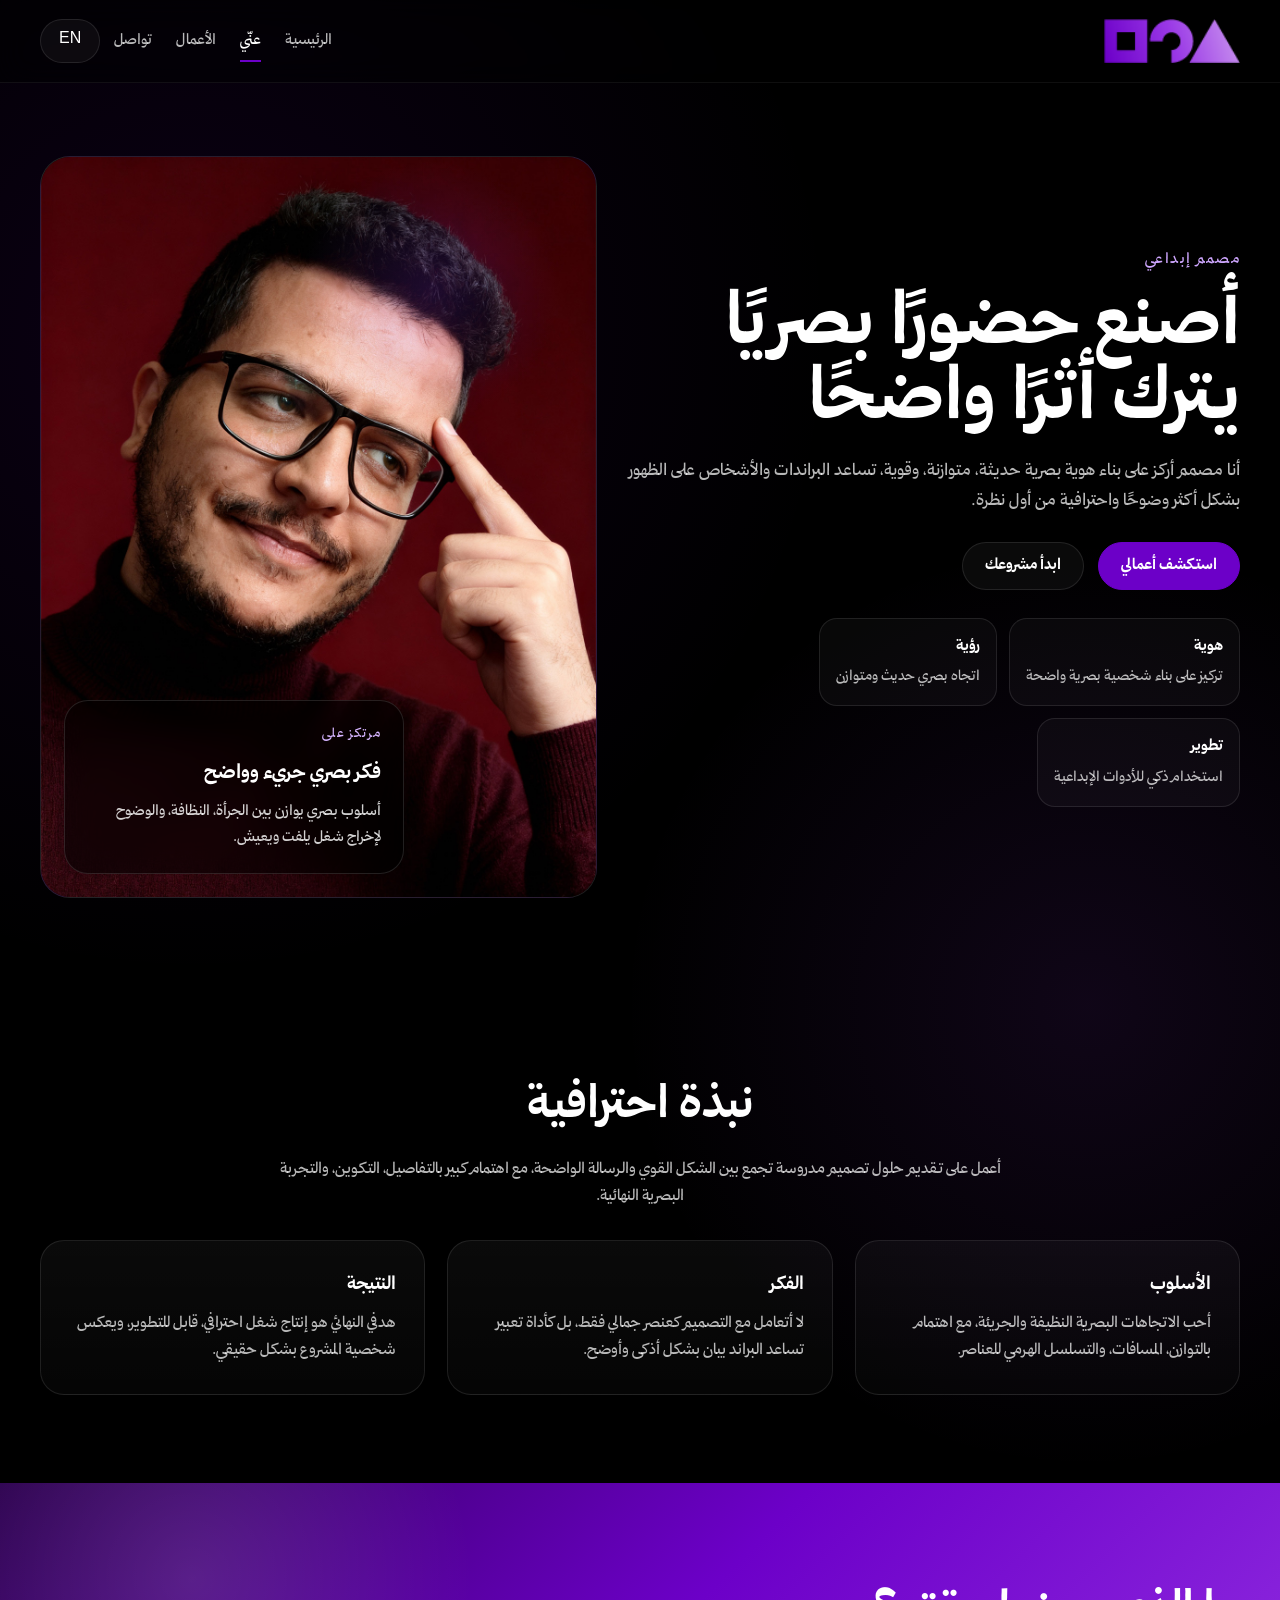
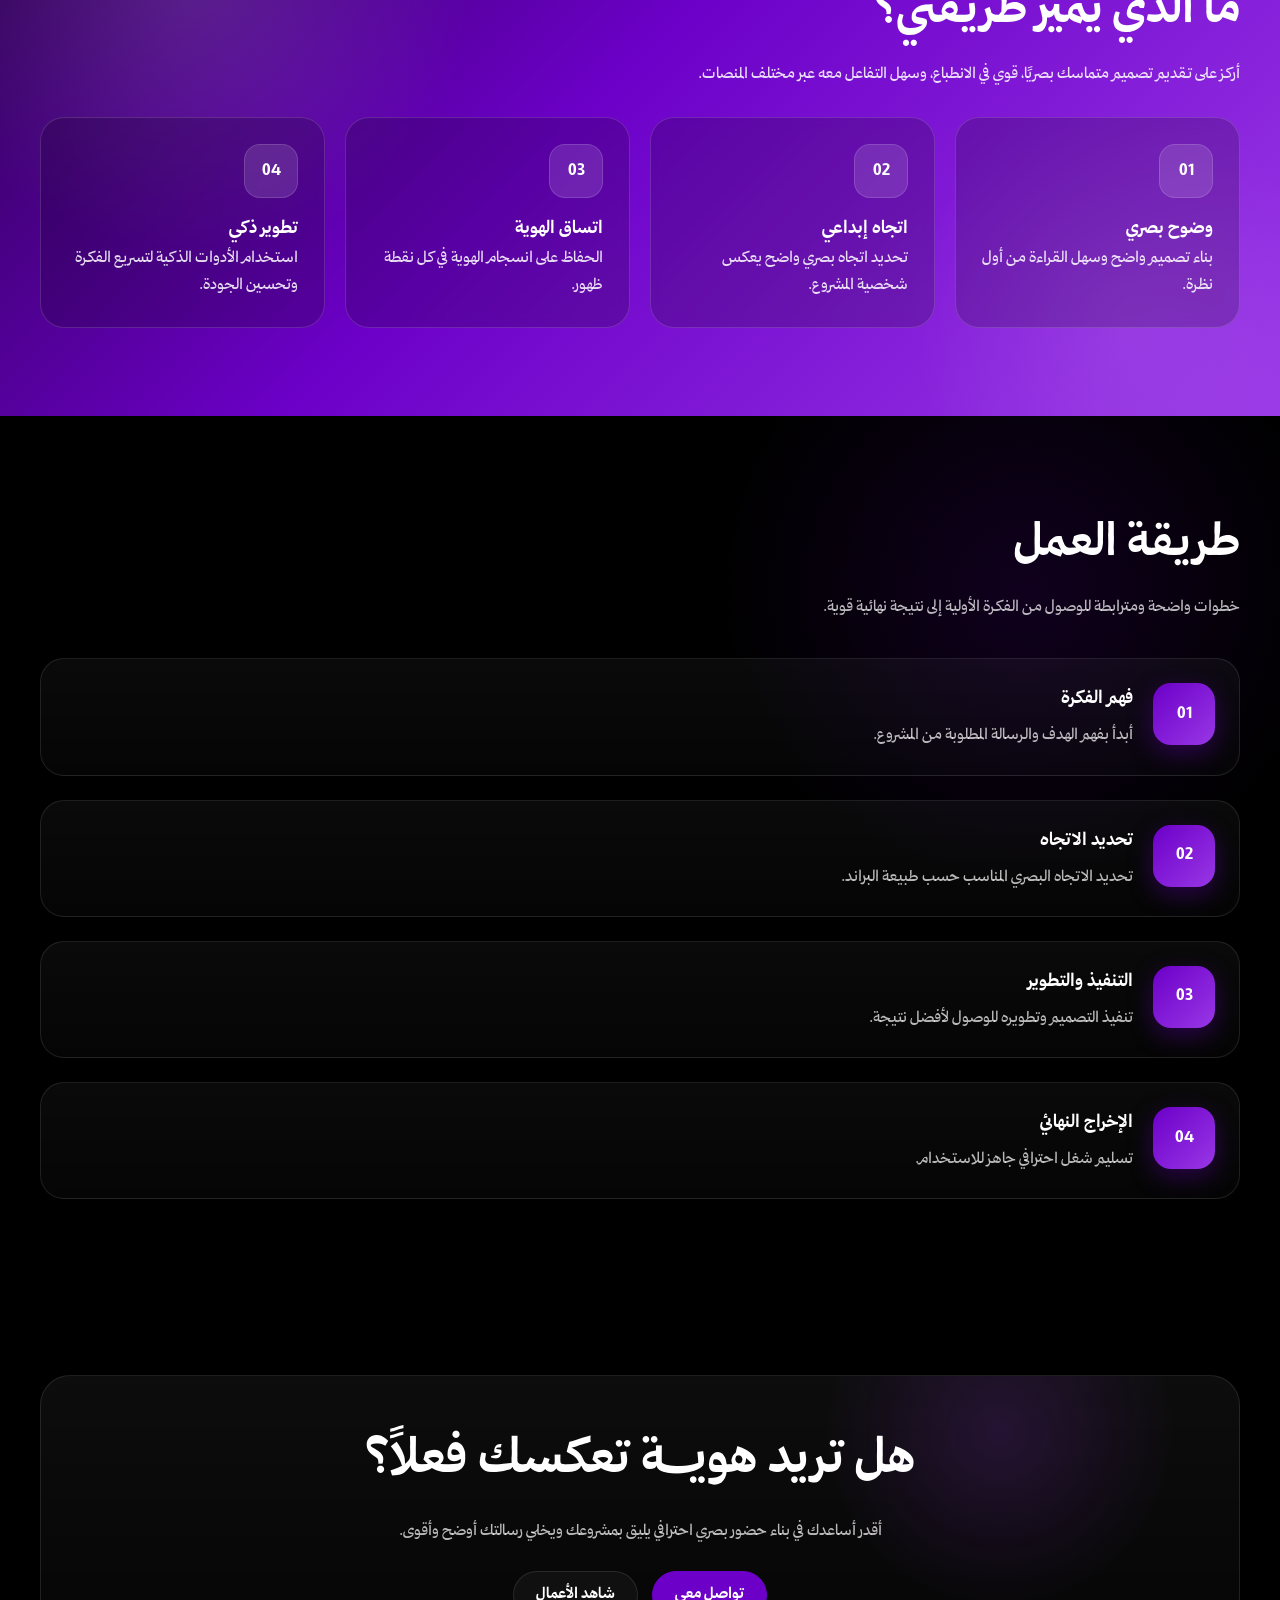
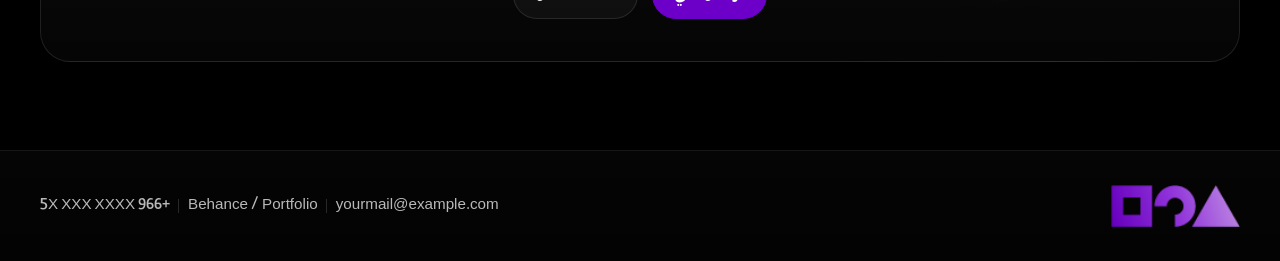
==== commit 0b5a8482: "Add files via upload" ====
--- a/about.html
+++ b/about.html
@@ -50,18 +50,18 @@
 
           <div class="about-mini-stats">
             <div class="mini-stat">
-              <strong>هوية</strong>
-              <span data-i18n="aboutMini1">تركيز على بناء شخصية بصرية واضحة</span>
+              <strong data-i18n="aboutMini1Title">هوية</strong>
+              <span data-i18n="aboutMini1Text">تركيز على بناء شخصية بصرية واضحة</span>
             </div>
 
             <div class="mini-stat">
-              <strong>رؤية</strong>
-              <span data-i18n="aboutMini2">اتجاه بصري حديث ومتوازن</span>
+              <strong data-i18n="aboutMini2Title">رؤية</strong>
+              <span data-i18n="aboutMini2Text">اتجاه بصري حديث ومتوازن</span>
             </div>
 
             <div class="mini-stat">
-              <strong>تطوير</strong>
-              <span data-i18n="aboutMini3">استخدام ذكي للأدوات الإبداعية</span>
+              <strong data-i18n="aboutMini3Title">تطوير</strong>
+              <span data-i18n="aboutMini3Text">استخدام ذكي للأدوات الإبداعية</span>
             </div>
           </div>
         </div>
@@ -162,18 +162,55 @@
       </div>
     </section>
 
-    <section class="section about-band-section">
-      <div class="container about-band">
-        <div class="about-band-number">
-          <span>04</span>
-        </div>
-
-        <div class="about-band-content">
-          <h2 data-i18n="aboutBandTitle">من الفكرة إلى الشكل النهائي</h2>
-          <p data-i18n="aboutBandText">
-            أبدأ بفهم الرسالة والهدف، ثم أبني الاتجاه البصري، وبعدها أشتغل على التنفيذ والتطوير حتى أصل لنتيجة
-            متماسكة، قوية، وجاهزة للعرض أو الاستخدام الفعلي.
-          </p>
+    <section class="section about-process">
+      <div class="container">
+        <div class="section-head">
+          <h2 data-i18n="processTitle">طريقة العمل</h2>
+          <p data-i18n="processDesc">
+            خطوات واضحة ومترابطة للوصول من الفكرة الأولية إلى نتيجة نهائية قوية.
+          </p>
+        </div>
+
+        <div class="process-steps">
+          <div class="process-step">
+            <span>01</span>
+            <div>
+              <h3 data-i18n="process1Title">فهم الفكرة</h3>
+              <p data-i18n="process1Text">
+                أبدأ بفهم الهدف والرسالة المطلوبة من المشروع.
+              </p>
+            </div>
+          </div>
+
+          <div class="process-step">
+            <span>02</span>
+            <div>
+              <h3 data-i18n="process2Title">تحديد الاتجاه</h3>
+              <p data-i18n="process2Text">
+                تحديد الاتجاه البصري المناسب حسب طبيعة البراند.
+              </p>
+            </div>
+          </div>
+
+          <div class="process-step">
+            <span>03</span>
+            <div>
+              <h3 data-i18n="process3Title">التنفيذ والتطوير</h3>
+              <p data-i18n="process3Text">
+                تنفيذ التصميم وتطويره للوصول لأفضل نتيجة.
+              </p>
+            </div>
+          </div>
+
+          <div class="process-step">
+            <span>04</span>
+            <div>
+              <h3 data-i18n="process4Title">الإخراج النهائي</h3>
+              <p data-i18n="process4Text">
+                تسليم شغل احترافي جاهز للاستخدام.
+              </p>
+            </div>
+          </div>
         </div>
       </div>
     </section>
@@ -181,7 +218,7 @@
     <section class="section about-cta-section">
       <div class="container">
         <div class="about-cta-box">
-          <h2 data-i18n="aboutCtaTitle">هل تريد صفحة وهوية تعكسك فعلاً؟</h2>
+          <h2 data-i18n="aboutCtaTitle">هل تريد هويـــة تعكسك فعلاً؟</h2>
           <p data-i18n="aboutCtaText">
             أقدر أساعدك في بناء حضور بصري احترافي يليق بمشروعك ويخلي رسالتك أوضح وأقوى.
           </p>
--- a/style.css
+++ b/style.css
@@ -1109,4 +1109,332 @@
   .about-band-content{
     padding:28px;
   }
+}
+
+.about-process{
+  background: radial-gradient(circle at 80% 20%, rgba(108,0,200,0.15), transparent 25%);
+}
+
+.process-steps{
+  display:flex;
+  flex-direction:column;
+  gap:24px;
+  margin-top:36px;
+}
+
+.process-step{
+  display:flex;
+  gap:20px;
+  align-items:flex-start;
+  padding:24px;
+  border-radius:24px;
+  border:1px solid rgba(255,255,255,0.10);
+  background:linear-gradient(180deg, rgba(255,255,255,0.04), rgba(255,255,255,0.02));
+  transition:.3s ease;
+}
+
+.process-step span{
+  min-width:62px;
+  height:62px;
+  border-radius:18px;
+  background:linear-gradient(135deg,#6c00c8,#9937e6);
+  display:flex;
+  align-items:center;
+  justify-content:center;
+  font-weight:700;
+  color:#fff;
+  box-shadow:0 8px 24px rgba(108,0,200,0.35);
+}
+
+.process-step h3{
+  margin-bottom:8px;
+  font-size:1.18rem;
+}
+
+.process-step p{
+  color:var(--muted);
+}
+
+.process-step:hover{
+  transform:translateY(-4px);
+  border-color:#9937e6;
+  box-shadow:
+    0 0 0 1px rgba(153,55,230,0.22),
+    0 12px 42px rgba(153,55,230,0.16);
+}
+
+@media (max-width: 760px){
+  .process-step{
+    flex-direction:column;
+  }
+}
+
+.project-banners-page{
+  background:
+    radial-gradient(circle at 15% 10%, rgba(108,0,200,0.10), transparent 20%),
+    radial-gradient(circle at 85% 25%, rgba(153,55,230,0.10), transparent 18%),
+    var(--bg);
+}
+
+.project-banners-section{
+  padding: 30px 0 90px;
+}
+
+.project-banner{
+  position: relative;
+  overflow: hidden;
+  border-radius: 32px;
+  border: 1px solid rgba(255,255,255,0.10);
+  margin-bottom: 24px;
+  background: #111;
+  transition: .35s ease;
+}
+
+.project-banner img{
+  width: 100%;
+  height: 720px;
+  object-fit: cover;
+  display: block;
+  transition: transform .45s ease;
+}
+
+.project-banner-overlay{
+  position: absolute;
+  inset: 0;
+  background:
+    linear-gradient(to top, rgba(0,0,0,0.62) 0%, rgba(0,0,0,0.18) 38%, rgba(0,0,0,0.04) 100%),
+    linear-gradient(to right, rgba(108,0,200,0.16), transparent 28%, transparent 72%, rgba(153,55,230,0.14));
+  pointer-events: none;
+}
+
+.project-banner-meta{
+  position: absolute;
+  right: 28px;
+  left: 28px;
+  bottom: 24px;
+  display: flex;
+  align-items: end;
+  justify-content: space-between;
+  gap: 20px;
+  z-index: 2;
+}
+
+.project-banner-meta h2{
+  font-size: clamp(1.8rem, 4vw, 3.2rem);
+  color: #fff;
+  line-height: 1;
+  margin: 0;
+}
+
+.project-banner-meta span{
+  font-size: 1rem;
+  color: rgba(255,255,255,0.82);
+  letter-spacing: 1px;
+}
+
+.project-banner:hover{
+  transform: translateY(-4px);
+  border-color: #9937e6;
+  box-shadow:
+    0 0 0 1px rgba(153,55,230,0.22),
+    0 18px 56px rgba(153,55,230,0.16);
+}
+
+.project-banner:hover img{
+  transform: scale(1.03);
+}
+
+body.ltr .project-banner-meta{
+  flex-direction: row-reverse;
+}
+
+@media (max-width: 900px){
+  .project-banner img{
+    height: 520px;
+  }
+}
+
+@media (max-width: 640px){
+  .project-banner img{
+    height: 340px;
+  }
+
+  .project-banner-meta{
+    right: 18px;
+    left: 18px;
+    bottom: 18px;
+    align-items: flex-start;
+    flex-direction: column;
+  }
+
+  body.ltr .project-banner-meta{
+    flex-direction: column;
+  }
+
+  .project-banner-meta h2{
+    font-size: 1.5rem;
+  }
+
+  .project-banner-meta span{
+    font-size: .92rem;
+  }
+}
+
+.project-banner{
+  display:block;
+  text-decoration:none;
+  color:inherit;
+}
+
+.project-single-hero{
+  position:relative;
+  height:80vh;
+  overflow:hidden;
+}
+
+.project-single-hero img{
+  width:100%;
+  height:100%;
+  object-fit:cover;
+}
+
+.project-single-hero .overlay{
+  position:absolute;
+  inset:0;
+  background:
+    linear-gradient(to top, rgba(0,0,0,.85), transparent 60%),
+    linear-gradient(to right, rgba(108,0,200,.25), transparent);
+}
+
+.project-single-hero .content{
+  position:absolute;
+  bottom:40px;
+}
+
+.project-single-hero h1{
+  font-size:3rem;
+  margin-bottom:10px;
+}
+
+.project-single-content{
+  padding:60px 0;
+}
+
+.project-single-content img{
+  width:100%;
+  margin-bottom:20px;
+  border-radius:20px;
+}
+
+.project-full{
+  margin-top:82px;
+}
+
+.project-full-image{
+  width:100%;
+  height:100vh;
+  overflow:hidden;
+  position:relative;
+}
+
+.project-full-image img{
+  width:100%;
+  height:100%;
+  object-fit:cover;
+  display:block;
+}
+
+/* cinematic feel */
+.project-full-image::after{
+  content:"";
+  position:absolute;
+  inset:0;
+  background:
+    linear-gradient(to top, rgba(0,0,0,.25), transparent 40%),
+    linear-gradient(to bottom, rgba(0,0,0,.25), transparent 40%);
+  pointer-events:none;
+}
+
+/* smooth scrolling feel */
+.project-full{
+  scroll-snap-type:y proximity;
+}
+
+.project-full{
+  scroll-snap-type:y mandatory;
+  overflow-y:auto;
+  height:100vh;
+}
+
+/* Intro Section */
+.project-intro{
+  padding:140px 0 80px;
+}
+
+.project-intro-grid{
+  display:grid;
+  grid-template-columns: 1.4fr 1fr;
+  gap:40px;
+  align-items:start;
+}
+
+.project-intro-main h1{
+  font-size:clamp(2.4rem,5vw,4rem);
+  margin-bottom:16px;
+}
+
+.project-intro-main p{
+  color:var(--muted);
+  font-size:1.05rem;
+  line-height:1.9;
+  max-width:600px;
+}
+
+.project-intro-info{
+  display:grid;
+  gap:24px;
+}
+
+.project-intro-info span{
+  font-size:.85rem;
+  color:rgba(255,255,255,.5);
+}
+
+.project-intro-info h3{
+  font-size:1.2rem;
+  margin-top:6px;
+}
+
+/* Full images */
+.project-full{
+  margin-top:82px;
+}
+
+.project-full-image{
+  width:100%;
+  height:100vh;
+  overflow:hidden;
+  position:relative;
+}
+
+.project-full-image img{
+  width:100%;
+  height:100%;
+  object-fit:cover;
+}
+
+.project-full-image::after{
+  content:"";
+  position:absolute;
+  inset:0;
+  background:
+    linear-gradient(to top, rgba(0,0,0,.25), transparent 40%),
+    linear-gradient(to bottom, rgba(0,0,0,.25), transparent 40%);
+}
+
+/* Responsive */
+@media(max-width:900px){
+  .project-intro-grid{
+    grid-template-columns:1fr;
+  }
 }
